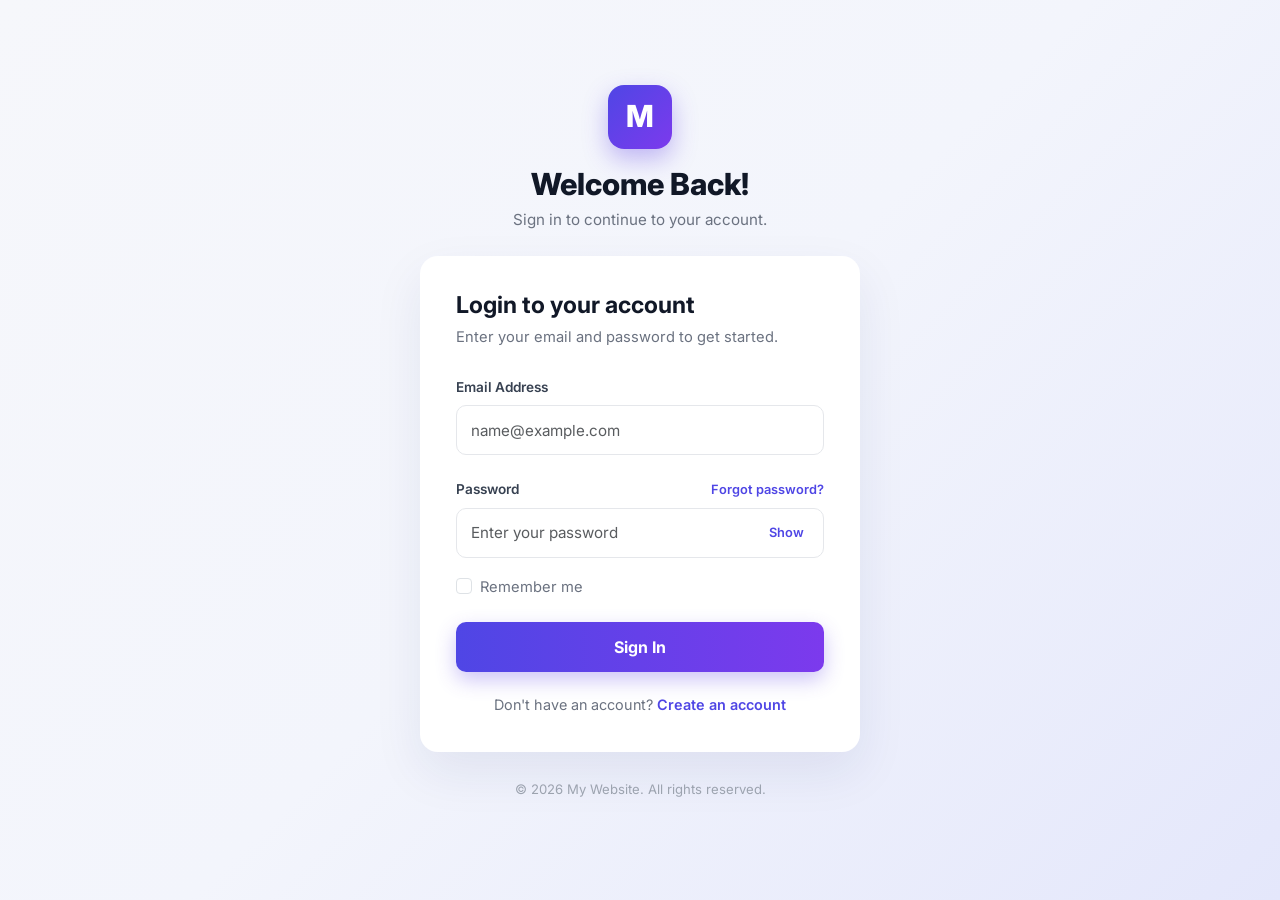
==== login.html @ 5165ad03 "Task 2: Management System website (landing, login, home pages) Co-Authored-By: Claude Opus 5.5 <nore" ====
<!DOCTYPE html>
<html lang="en">
<head>
  <meta charset="UTF-8">
  <meta name="viewport" content="width=device-width, initial-scale=1.0">
  <title>Login | Management System</title>
  <link rel="preconnect" href="https://fonts.googleapis.com">
  <link rel="preconnect" href="https://fonts.gstatic.com" crossorigin>
  <link href="https://fonts.googleapis.com/css2?family=Inter:wght@400;500;600;700;800&display=swap" rel="stylesheet">
  <link href="https://cdn.jsdelivr.net/npm/bootstrap@5.3.3/dist/css/bootstrap.min.css" rel="stylesheet">
  <link rel="stylesheet" href="css/login.css">
</head>
<body>

  <main class="login-page">
    <div class="login-wrapper">
      <div class="text-center mb-4">
        <div class="logo-badge">M</div>
        <h1 class="welcome-title">Welcome Back!</h1>
        <p class="welcome-sub">Sign in to continue to your account.</p>
      </div>

      <div class="login-card">
        <h2>Login to your account</h2>
        <p class="card-sub">Enter your email and password to get started.</p>

        <form id="loginForm" novalidate>
          <div class="mb-4">
            <label for="email" class="form-label">Email Address</label>
            <input type="email" class="form-control" id="email" placeholder="name@example.com" required>
            <div class="invalid-feedback">Please enter a valid email address.</div>
          </div>

          <div class="mb-3">
            <div class="d-flex justify-content-between align-items-center">
              <label for="password" class="form-label">Password</label>
              <a href="#" class="link-accent small-link">Forgot password?</a>
            </div>
            <div class="password-field">
              <input type="password" class="form-control" id="password" placeholder="Enter your password" required minlength="6">
              <button type="button" class="toggle-pass" id="togglePass">Show</button>
              <div class="invalid-feedback">Password must be at least 6 characters.</div>
            </div>
          </div>

          <div class="form-check mb-4">
            <input class="form-check-input" type="checkbox" id="remember">
            <label class="form-check-label" for="remember">Remember me</label>
          </div>

          <button type="submit" class="btn btn-signin w-100">Sign In</button>
        </form>

        <p class="signup-text">Don't have an account? <a href="#" class="link-accent">Create an account</a></p>
      </div>

      <p class="copyright">&copy; 2026 My Website. All rights reserved.</p>
    </div>
  </main>

  <script src="https://cdn.jsdelivr.net/npm/bootstrap@5.3.3/dist/js/bootstrap.bundle.min.js"></script>
  <script src="js/login.js"></script>
</body>
</html>
---- css/login.css ----
body {
  font-family: "Inter", Arial, sans-serif;
  background: linear-gradient(135deg, #f6f7fb 0%, #f3f5fc 50%, #e4e7fb 100%);
  min-height: 100vh;
  color: #111827;
}

.login-page {
  min-height: 100vh;
  display: flex;
  align-items: center;
  justify-content: center;
  padding: 40px 16px;
}

.login-wrapper {
  width: 100%;
  max-width: 440px;
}

.logo-badge {
  width: 64px;
  height: 64px;
  margin: 0 auto 1.1rem;
  border-radius: 16px;
  background: linear-gradient(135deg, #4f46e5, #7c3aed);
  color: #fff;
  font-size: 1.9rem;
  font-weight: 800;
  display: flex;
  align-items: center;
  justify-content: center;
  box-shadow: 0 10px 24px rgba(91, 61, 230, 0.35);
}

.welcome-title {
  font-size: 1.9rem;
  font-weight: 800;
  margin-bottom: 0.4rem;
}

.welcome-sub {
  color: #6b7280;
  font-size: 0.95rem;
}

.login-card {
  background: #fff;
  border-radius: 18px;
  padding: 36px;
  box-shadow: 0 20px 50px rgba(30, 41, 99, 0.08);
}

.login-card h2 {
  font-size: 1.45rem;
  font-weight: 700;
  margin-bottom: 0.4rem;
}

.card-sub {
  color: #6b7280;
  font-size: 0.92rem;
  margin-bottom: 1.6rem;
}

.form-label {
  font-size: 0.85rem;
  font-weight: 600;
  color: #374151;
}

.form-control {
  height: 50px;
  border-radius: 10px;
  border: 1px solid #e5e7eb;
  font-size: 0.95rem;
  padding: 0 14px;
}

.form-control:focus {
  border-color: #6366f1;
  box-shadow: 0 0 0 3px rgba(99, 102, 241, 0.15);
}

.password-field {
  position: relative;
}

.password-field .form-control {
  padding-right: 64px;
}

.toggle-pass {
  position: absolute;
  top: 25px;
  right: 14px;
  transform: translateY(-50%);
  border: none;
  background: none;
  color: #4f46e5;
  font-size: 0.8rem;
  font-weight: 600;
}

.link-accent {
  color: #4f46e5;
  font-weight: 600;
  text-decoration: none;
}

.link-accent:hover {
  text-decoration: underline;
}

.small-link {
  font-size: 0.8rem;
  margin-bottom: 0.5rem;
}

.form-check-label {
  color: #6b7280;
  font-size: 0.92rem;
}

.form-check-input:checked {
  background-color: #4f46e5;
  border-color: #4f46e5;
}

.btn-signin {
  height: 50px;
  border: none;
  border-radius: 10px;
  background: linear-gradient(90deg, #4f46e5, #7c3aed);
  color: #fff;
  font-weight: 700;
  box-shadow: 0 8px 20px rgba(91, 61, 230, 0.3);
  transition: transform 0.2s, box-shadow 0.2s;
}

.btn-signin:hover,
.btn-signin:focus {
  color: #fff;
  transform: translateY(-2px);
  box-shadow: 0 12px 26px rgba(91, 61, 230, 0.4);
}

.signup-text {
  text-align: center;
  color: #6b7280;
  font-size: 0.9rem;
  margin: 1.4rem 0 0;
}

.copyright {
  text-align: center;
  color: #9ca3af;
  font-size: 0.82rem;
  margin-top: 1.75rem;
}

@media (max-width: 575.98px) {
  .login-card { padding: 26px 20px; }
}
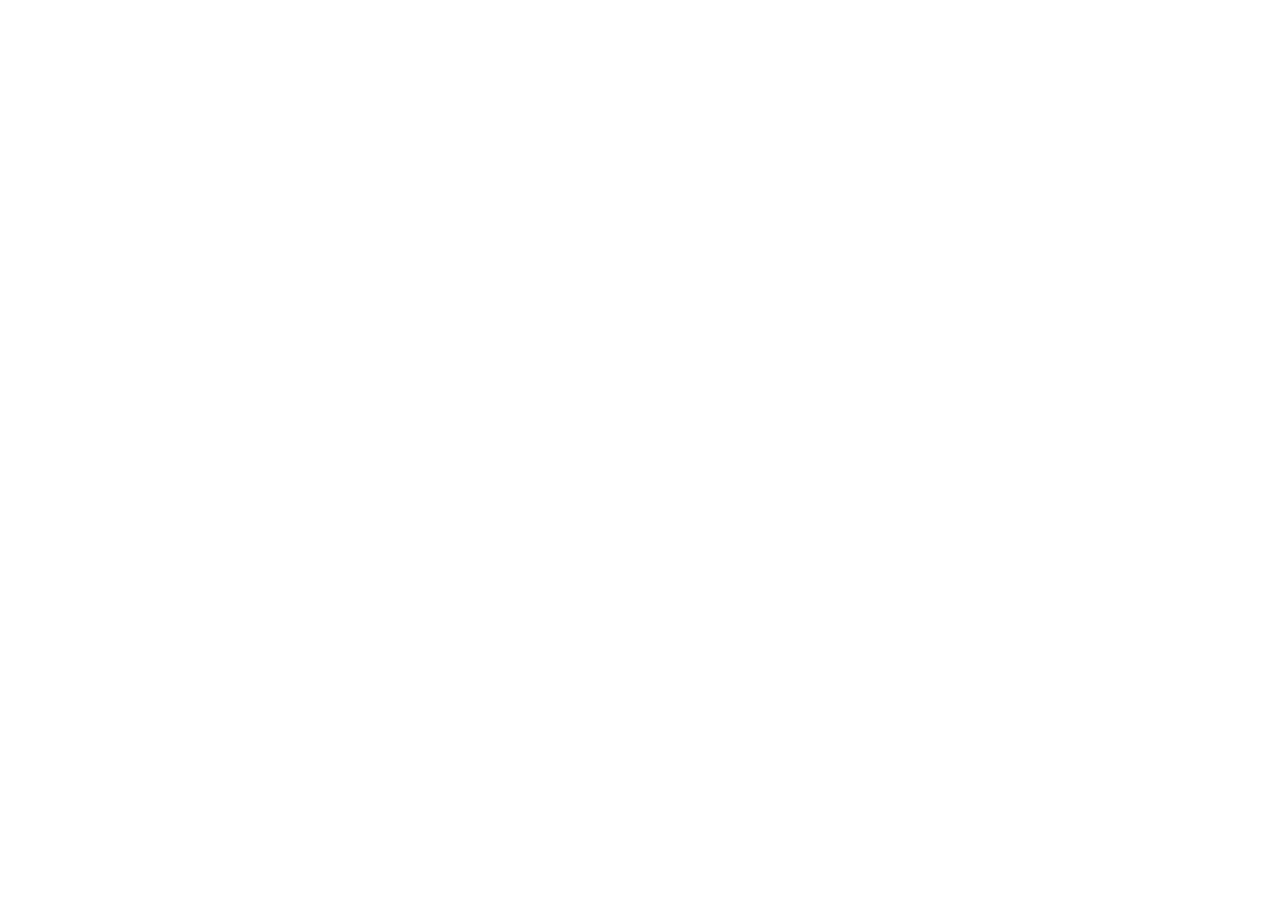
==== commit 2effa0a0: "Send the old Task 2 login and home pages to the SMS app Logging in from the landing page now opens t" ====
--- a/login.html
+++ b/login.html
@@ -3,62 +3,11 @@
 <head>
   <meta charset="UTF-8">
   <meta name="viewport" content="width=device-width, initial-scale=1.0">
-  <title>Login | Management System</title>
-  <link rel="preconnect" href="https://fonts.googleapis.com">
-  <link rel="preconnect" href="https://fonts.gstatic.com" crossorigin>
-  <link href="https://fonts.googleapis.com/css2?family=Inter:wght@400;500;600;700;800&display=swap" rel="stylesheet">
-  <link href="https://cdn.jsdelivr.net/npm/bootstrap@5.3.3/dist/css/bootstrap.min.css" rel="stylesheet">
-  <link rel="stylesheet" href="css/login.css">
+  <!-- Login now lives in the SMS backend app; logging in there opens the SMS home page -->
+  <meta http-equiv="refresh" content="0; url=http://localhost:8080/login">
+  <title>Login | SMS</title>
 </head>
 <body>
-
-  <main class="login-page">
-    <div class="login-wrapper">
-      <div class="text-center mb-4">
-        <div class="logo-badge">M</div>
-        <h1 class="welcome-title">Welcome Back!</h1>
-        <p class="welcome-sub">Sign in to continue to your account.</p>
-      </div>
-
-      <div class="login-card">
-        <h2>Login to your account</h2>
-        <p class="card-sub">Enter your email and password to get started.</p>
-
-        <form id="loginForm" novalidate>
-          <div class="mb-4">
-            <label for="email" class="form-label">Email Address</label>
-            <input type="email" class="form-control" id="email" placeholder="name@example.com" required>
-            <div class="invalid-feedback">Please enter a valid email address.</div>
-          </div>
-
-          <div class="mb-3">
-            <div class="d-flex justify-content-between align-items-center">
-              <label for="password" class="form-label">Password</label>
-              <a href="#" class="link-accent small-link">Forgot password?</a>
-            </div>
-            <div class="password-field">
-              <input type="password" class="form-control" id="password" placeholder="Enter your password" required minlength="6">
-              <button type="button" class="toggle-pass" id="togglePass">Show</button>
-              <div class="invalid-feedback">Password must be at least 6 characters.</div>
-            </div>
-          </div>
-
-          <div class="form-check mb-4">
-            <input class="form-check-input" type="checkbox" id="remember">
-            <label class="form-check-label" for="remember">Remember me</label>
-          </div>
-
-          <button type="submit" class="btn btn-signin w-100">Sign In</button>
-        </form>
-
-        <p class="signup-text">Don't have an account? <a href="#" class="link-accent">Create an account</a></p>
-      </div>
-
-      <p class="copyright">&copy; 2026 My Website. All rights reserved.</p>
-    </div>
-  </main>
-
-  <script src="https://cdn.jsdelivr.net/npm/bootstrap@5.3.3/dist/js/bootstrap.bundle.min.js"></script>
-  <script src="js/login.js"></script>
+  <p>Opening the SMS login&hellip; If nothing happens, start the backend (<code>backend/mvnw spring-boot:run</code>) and open <a href="http://localhost:8080/login">http://localhost:8080/login</a>.</p>
 </body>
 </html>
